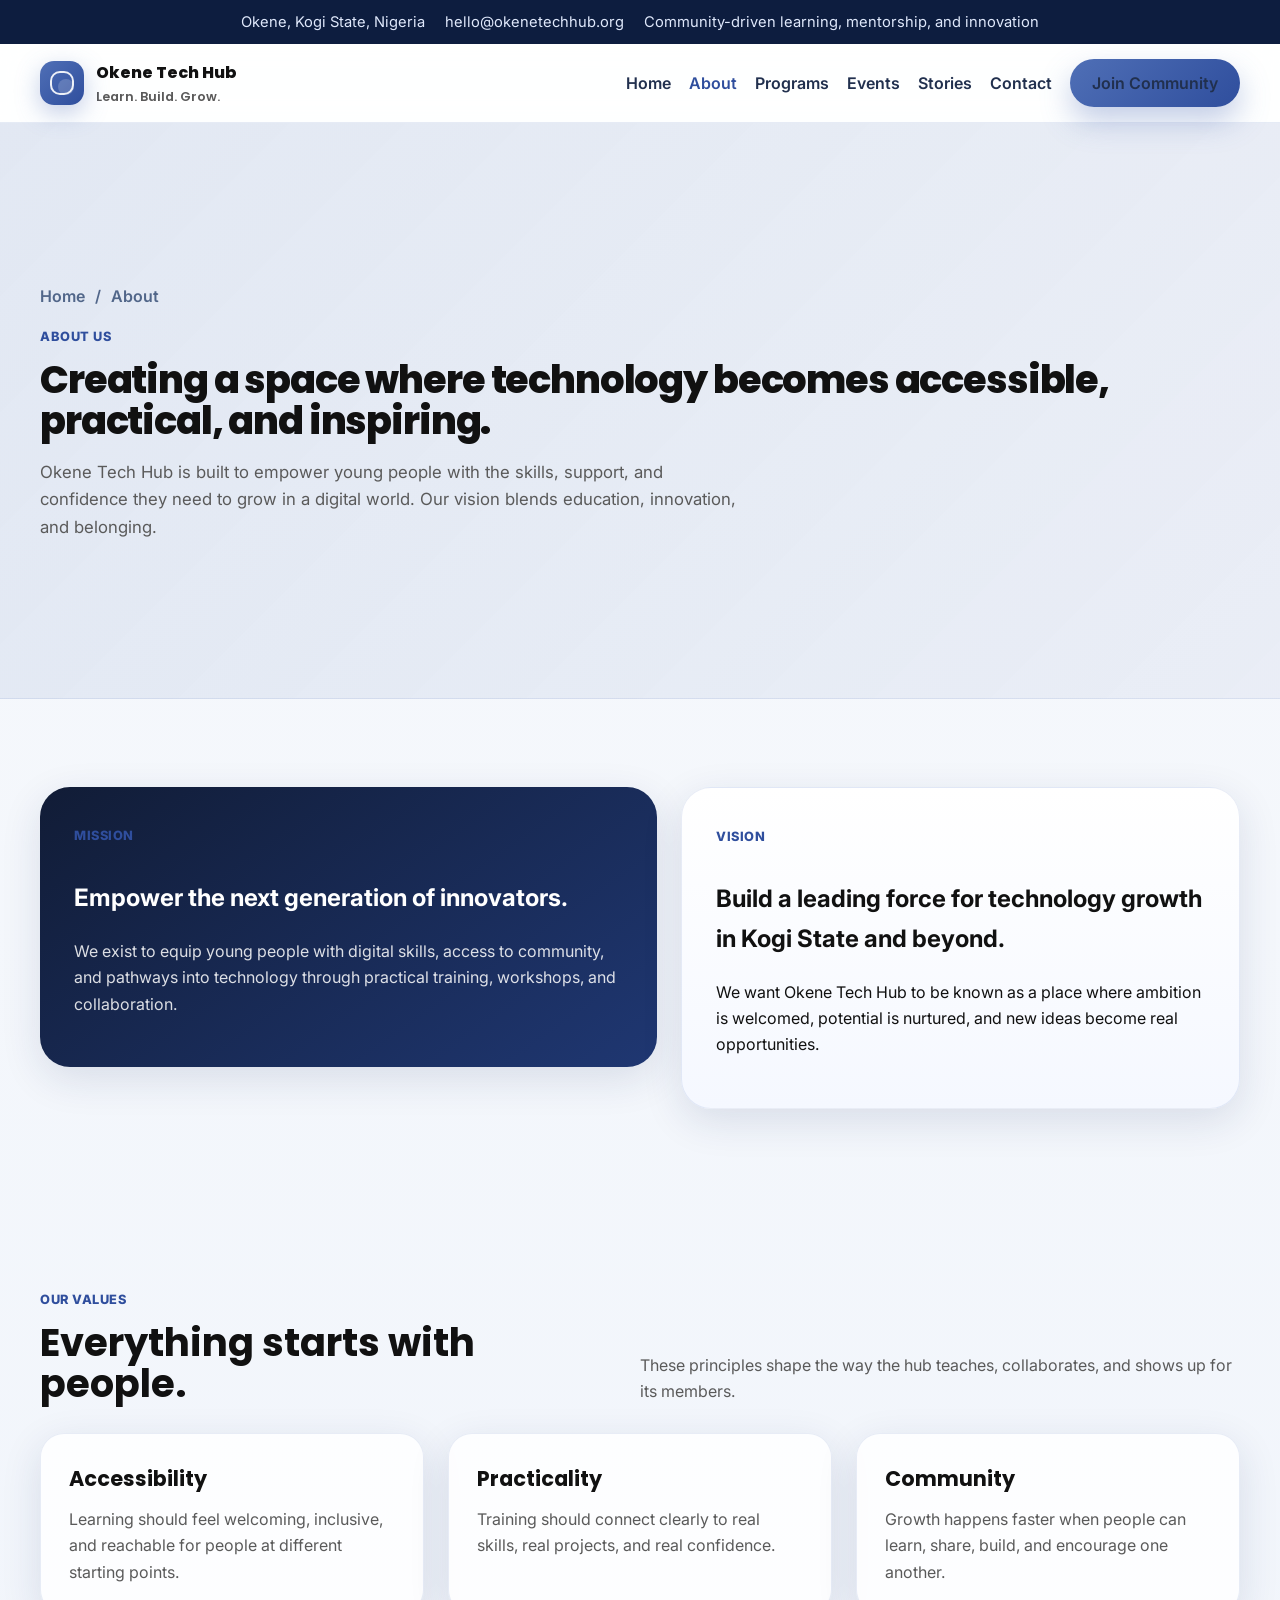
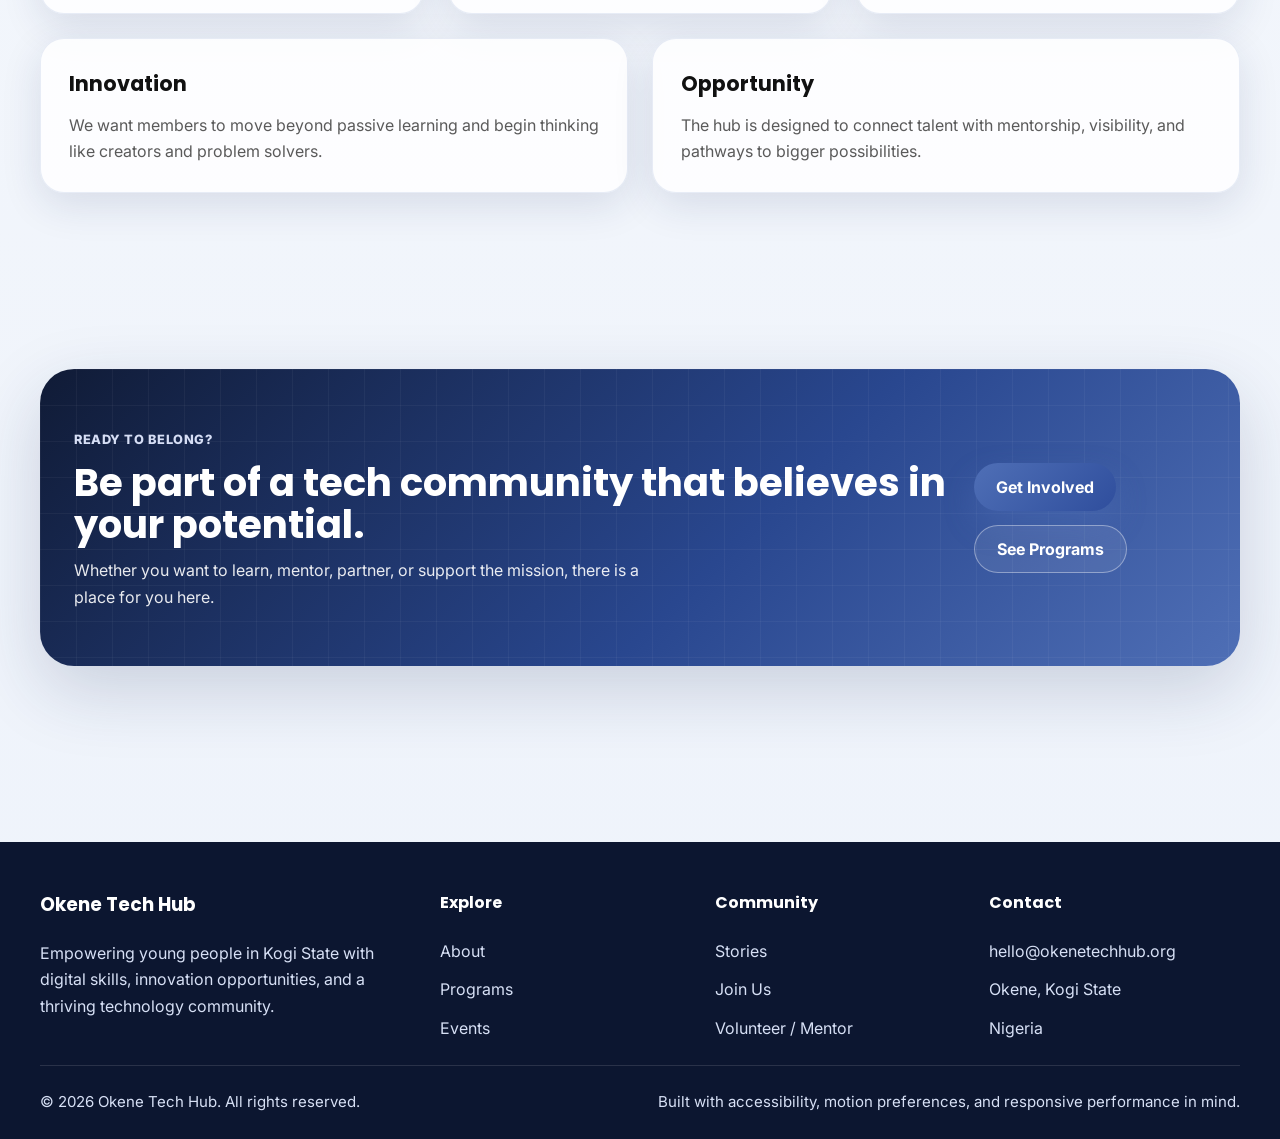
==== about.html @ 85276c2b "Okenetechhub" ====
<!doctype html>
<html lang="en">
<head>
  <meta charset="utf-8">
  <meta name="viewport" content="width=device-width, initial-scale=1">
  <meta name="description" content="Learn about Okene Tech Hub, our mission, and our vision for youth-led technology growth in Kogi State.">
  <title>About | Okene Tech Hub</title>
  <link rel="preconnect" href="https://fonts.googleapis.com">
  <link rel="preconnect" href="https://fonts.gstatic.com" crossorigin>
  <link href="https://fonts.googleapis.com/css2?family=Inter:wght@400;500;600;700;800&family=Poppins:wght@600;700;800&display=swap" rel="stylesheet">
  <link rel="stylesheet" href="assets/css/styles.css">
</head>
<body>
<a class="skip-link" href="#main">Skip to content</a>
<div class="topbar"><div class="inner"><span>Okene, Kogi State, Nigeria</span><span>hello@okenetechhub.org</span><span>Community-driven learning, mentorship, and innovation</span></div></div>
<header class="header"><div class="inner"><a class="brand" href="index.html"><span class="brand-mark" aria-hidden="true"></span><span class="brand-text">Okene Tech Hub<small>Learn. Build. Grow.</small></span></a><button class="nav-toggle" data-nav-toggle aria-expanded="false" aria-controls="site-nav" aria-label="Open navigation menu"><span class="bar"></span><span class="bar"></span><span class="bar"></span></button><nav class="nav" id="site-nav" data-nav aria-label="Primary navigation"><ul><li><a href="index.html">Home</a></li><li><a href="about.html" aria-current="page">About</a></li><li><a href="programs.html">Programs</a></li><li><a href="events.html">Events</a></li><li><a href="testimonials.html">Stories</a></li><li><a href="contact.html">Contact</a></li></ul><a class="btn btn-primary" href="contact.html">Join Community</a></nav></div></header>
<main id="main">
  <section class="page-hero">
    <div class="container">
      <div class="breadcrumbs"><a href="index.html">Home</a><span>/</span><span>About</span></div>
      <span class="kicker">About us</span>
      <h1>Creating a space where technology becomes accessible, practical, and inspiring.</h1>
      <p>Okene Tech Hub is built to empower young people with the skills, support, and confidence they need to grow in a digital world. Our vision blends education, innovation, and belonging.</p>
    </div>
  </section>

  <section>
    <div class="container two-col">
      <article class="story-panel dark reveal">
        <span class="kicker">Mission</span>
        <h2>Empower the next generation of innovators.</h2>
        <p>We exist to equip young people with digital skills, access to community, and pathways into technology through practical training, workshops, and collaboration.</p>
      </article>
      <article class="story-panel light reveal lift">
        <span class="kicker">Vision</span>
        <h2>Build a leading force for technology growth in Kogi State and beyond.</h2>
        <p>We want Okene Tech Hub to be known as a place where ambition is welcomed, potential is nurtured, and new ideas become real opportunities.</p>
      </article>
    </div>
  </section>

  <section>
    <div class="container">
      <div class="section-header reveal">
        <div><span class="kicker">Our values</span><h2>Everything starts with people.</h2></div>
        <p>These principles shape the way the hub teaches, collaborates, and shows up for its members.</p>
      </div>
      <div class="grid">
        <article class="card reveal lift" style="grid-column: span 4;"><h3>Accessibility</h3><p>Learning should feel welcoming, inclusive, and reachable for people at different starting points.</p></article>
        <article class="card reveal lift" style="grid-column: span 4;"><h3>Practicality</h3><p>Training should connect clearly to real skills, real projects, and real confidence.</p></article>
        <article class="card reveal lift" style="grid-column: span 4;"><h3>Community</h3><p>Growth happens faster when people can learn, share, build, and encourage one another.</p></article>
        <article class="card reveal lift" style="grid-column: span 6;"><h3>Innovation</h3><p>We want members to move beyond passive learning and begin thinking like creators and problem solvers.</p></article>
        <article class="card reveal lift" style="grid-column: span 6;"><h3>Opportunity</h3><p>The hub is designed to connect talent with mentorship, visibility, and pathways to bigger possibilities.</p></article>
      </div>
    </div>
  </section>

  <section>
    <div class="container">
      <article class="cta reveal">
        <div class="inner">
          <div><span class="kicker" style="color:#d6def5;">Ready to belong?</span><h2>Be part of a tech community that believes in your potential.</h2><p>Whether you want to learn, mentor, partner, or support the mission, there is a place for you here.</p></div>
          <div class="cta-actions"><a class="btn btn-primary" href="contact.html">Get Involved</a><a class="btn btn-ghost" href="programs.html">See Programs</a></div>
        </div>
      </article>
    </div>
  </section>
</main>
<footer class="footer"><div class="inner"><div class="footer-grid"><div><h3>Okene Tech Hub</h3><p>Empowering young people in Kogi State with digital skills, innovation opportunities, and a thriving technology community.</p></div><div><h4>Explore</h4><ul><li><a href="about.html">About</a></li><li><a href="programs.html">Programs</a></li><li><a href="events.html">Events</a></li></ul></div><div><h4>Community</h4><ul><li><a href="testimonials.html">Stories</a></li><li><a href="contact.html">Join Us</a></li><li><a href="contact.html">Volunteer / Mentor</a></li></ul></div><div><h4>Contact</h4><ul><li><a href="mailto:hello@okenetechhub.org">hello@okenetechhub.org</a></li><li>Okene, Kogi State</li><li>Nigeria</li></ul></div></div><div class="footer-bottom"><span>© 2026 Okene Tech Hub. All rights reserved.</span><span>Built with accessibility, motion preferences, and responsive performance in mind.</span></div></div></footer>
<script src="assets/js/main.js"></script>
</body>
</html>
---- assets/css/styles.css ----
:root {
  --primary: #4f6fb6;
  --primary-dark: #2f4e9d;
  --accent: #6c8edb;
  --accent-2: #89a7e7;
  --bg: #f2f4f7;
  --surface: #ffffff;
  --surface-2: #e9eef8;
  --ink: #111111;
  --muted: #5a5a5a;
  --card-dark: #1f1f1f;
  --white: #ffffff;
  --ring: #ffbf47;
  --shadow: 0 12px 40px rgba(25, 42, 89, 0.12);
  --shadow-lg: 0 24px 70px rgba(25, 42, 89, 0.18);
  --radius: 24px;
  --radius-sm: 16px;
  --max: 1200px;
  --header-h: 78px;
}

* { box-sizing: border-box; }
html { scroll-behavior: smooth; }
body {
  margin: 0;
  font-family: Inter, system-ui, -apple-system, BlinkMacSystemFont, "Segoe UI", sans-serif;
  color: var(--ink);
  background: linear-gradient(180deg, #f7f9fc 0%, #eef3fb 100%);
  line-height: 1.65;
}
img { max-width: 100%; display: block; }
a { color: inherit; }
button, input, textarea { font: inherit; }

.skip-link {
  position: absolute;
  left: 16px;
  top: -56px;
  background: var(--ink);
  color: var(--white);
  padding: 12px 16px;
  border-radius: 12px;
  z-index: 1000;
}
.skip-link:focus { top: 16px; }

:focus-visible {
  outline: 3px solid var(--ring);
  outline-offset: 3px;
}

.topbar {
  background: #0d1d3f;
  color: #dfe8fb;
  font-size: 0.92rem;
}
.topbar .inner,
.header .inner,
.container {
  width: min(calc(100% - 32px), var(--max));
  margin: 0 auto;
}
.topbar .inner {
  display: flex;
  flex-wrap: wrap;
  gap: 10px 20px;
  justify-content: center;
  padding: 10px 0;
}

.header {
  position: sticky;
  top: 0;
  z-index: 20;
  backdrop-filter: blur(14px);
  background: rgba(255, 255, 255, 0.88);
  border-bottom: 1px solid rgba(79, 111, 182, 0.14);
}
.header .inner {
  min-height: var(--header-h);
  display: flex;
  align-items: center;
  justify-content: space-between;
  gap: 20px;
}
.brand {
  display: inline-flex;
  align-items: center;
  gap: 12px;
  text-decoration: none;
  font-weight: 800;
  font-family: Poppins, Inter, sans-serif;
}
.brand-mark {
  width: 44px;
  height: 44px;
  border-radius: 14px;
  background: linear-gradient(135deg, var(--primary), var(--primary-dark));
  position: relative;
  box-shadow: 0 8px 24px rgba(79, 111, 182, 0.35);
}
.brand-mark::before,
.brand-mark::after {
  content: "";
  position: absolute;
  inset: 10px;
  border: 2px solid rgba(255,255,255,0.9);
  border-radius: 10px;
}
.brand-mark::after {
  inset: 18px 10px 10px 18px;
  background: rgba(255,255,255,0.18);
  border-width: 0;
}
.brand-text small {
  display: block;
  color: var(--muted);
  font-weight: 600;
  font-size: 0.8rem;
}

.nav-toggle {
  display: none;
  border: 0;
  background: transparent;
  padding: 8px;
  border-radius: 10px;
}
.nav-toggle .bar {
  display: block;
  width: 24px;
  height: 2px;
  background: var(--ink);
  margin: 5px 0;
}

.nav {
  display: flex;
  align-items: center;
  gap: 18px;
}
.nav ul {
  list-style: none;
  display: flex;
  gap: 18px;
  padding: 0;
  margin: 0;
}
.nav a {
  text-decoration: none;
  color: #21304e;
  font-weight: 600;
}
.nav a[aria-current="page"] {
  color: var(--primary-dark);
}

.btn, .button-link {
  display: inline-flex;
  align-items: center;
  justify-content: center;
  gap: 10px;
  text-decoration: none;
  min-height: 48px;
  padding: 0 22px;
  border-radius: 999px;
  font-weight: 700;
  transition: transform .25s ease, box-shadow .25s ease, background .25s ease, color .25s ease, border-color .25s ease;
}
.btn:hover, .button-link:hover { transform: translateY(-2px); }
.btn-primary {
  background: linear-gradient(135deg, var(--primary), var(--primary-dark));
  color: var(--white);
  box-shadow: 0 14px 30px rgba(79, 111, 182, 0.35);
}
.btn-primary:hover { box-shadow: 0 18px 40px rgba(79, 111, 182, 0.42); }
.btn-secondary {
  color: var(--primary-dark);
  border: 1.5px solid rgba(79,111,182,0.25);
  background: rgba(255,255,255,0.75);
}
.btn-ghost {
  color: var(--white);
  border: 1.5px solid rgba(255,255,255,0.38);
  background: rgba(255,255,255,0.08);
}

.hero {
  position: relative;
  overflow: clip;
  background:
    radial-gradient(circle at 10% 20%, rgba(137,167,231,0.35), transparent 32%),
    radial-gradient(circle at 90% 18%, rgba(255,255,255,0.17), transparent 26%),
    linear-gradient(135deg, #4f6fb6 0%, #2f4e9d 58%, #243d7d 100%);
  color: var(--white);
}
.hero::before {
  content: "";
  position: absolute;
  inset: 0;
  background-image:
    linear-gradient(rgba(255,255,255,0.08) 1px, transparent 1px),
    linear-gradient(90deg, rgba(255,255,255,0.08) 1px, transparent 1px);
  background-size: 42px 42px;
  mask-image: linear-gradient(180deg, rgba(0,0,0,.6), transparent 85%);
}
.hero::after {
  content: "";
  position: absolute;
  width: 500px;
  height: 500px;
  border-radius: 50%;
  right: -130px;
  top: 20px;
  background: radial-gradient(circle, rgba(255,255,255,0.18) 0%, rgba(255,255,255,0.04) 38%, transparent 68%);
  filter: blur(8px);
}
.hero .container {
  position: relative;
  padding: 96px 0 78px;
  display: grid;
  grid-template-columns: 1.15fr .85fr;
  gap: 42px;
  align-items: center;
}
.eyebrow {
  display: inline-flex;
  align-items: center;
  gap: 10px;
  padding: 10px 14px;
  border-radius: 999px;
  background: rgba(255,255,255,0.12);
  border: 1px solid rgba(255,255,255,0.18);
  font-weight: 700;
  letter-spacing: .02em;
}
.eyebrow::before {
  content: "";
  width: 10px;
  height: 10px;
  border-radius: 50%;
  background: #cfe0ff;
  box-shadow: 0 0 0 6px rgba(255,255,255,0.12);
}
.hero h1,
.page-hero h1 {
  font-family: Poppins, Inter, sans-serif;
  font-weight: 800;
  line-height: 1.04;
  letter-spacing: -0.03em;
  margin: 18px 0 18px;
}
.hero h1 { font-size: clamp(2.7rem, 5vw, 5rem); max-width: 12ch; }
.hero p {
  max-width: 62ch;
  font-size: 1.08rem;
  color: rgba(255,255,255,0.92);
}
.hero-actions {
  display: flex;
  flex-wrap: wrap;
  gap: 14px;
  margin: 28px 0 26px;
}
.hero-stats {
  display: grid;
  grid-template-columns: repeat(4, minmax(0, 1fr));
  gap: 14px;
}
.stat {
  padding: 16px;
  border-radius: 18px;
  background: rgba(255,255,255,0.1);
  border: 1px solid rgba(255,255,255,0.14);
}
.stat strong {
  display: block;
  font-size: 1.25rem;
  font-family: Poppins, Inter, sans-serif;
}
.stat span { color: rgba(255,255,255,0.85); font-size: 0.94rem; }

.hero-art {
  position: relative;
  min-height: 520px;
}
.orb, .panel, .float-card {
  position: absolute;
  border-radius: 28px;
}
.orb {
  width: 180px;
  height: 180px;
  border-radius: 50%;
  filter: blur(4px);
  background: radial-gradient(circle at 30% 30%, rgba(255,255,255,0.92), rgba(255,255,255,0.12));
  opacity: 0.18;
}
.orb-a { top: 12px; right: 20px; }
.orb-b { bottom: 40px; left: 10px; width: 120px; height: 120px; }
.panel {
  inset: 62px 12px 36px 64px;
  background: linear-gradient(180deg, rgba(255,255,255,0.18), rgba(255,255,255,0.07));
  border: 1px solid rgba(255,255,255,0.2);
  box-shadow: var(--shadow-lg);
  overflow: hidden;
}
.panel::before {
  content: "";
  position: absolute;
  inset: 0;
  background:
    radial-gradient(circle at 10% 10%, rgba(255,255,255,0.38), transparent 18%),
    linear-gradient(transparent 78%, rgba(255,255,255,0.08) 78%),
    linear-gradient(90deg, transparent 78%, rgba(255,255,255,0.08) 78%);
  background-size: auto, 100% 72px, 72px 100%;
}
.panel-lines {
  position: absolute;
  inset: 22px;
  display: grid;
  grid-template-rows: repeat(5, 1fr);
  gap: 16px;
}
.panel-lines span {
  border-radius: 18px;
  background: rgba(255,255,255,0.14);
  border: 1px solid rgba(255,255,255,0.12);
}
.float-card {
  padding: 18px;
  background: rgba(255,255,255,0.96);
  color: #10203c;
  box-shadow: 0 18px 45px rgba(16, 32, 60, 0.18);
  backdrop-filter: blur(12px);
}
.float-card strong {
  display: block;
  font-family: Poppins, Inter, sans-serif;
  font-size: 1.05rem;
  margin-bottom: 6px;
}
.float-card small { color: #4d5f83; display: block; }
.float-card.one { top: 22px; left: 18px; width: 240px; }
.float-card.two { right: 0; bottom: 98px; width: 240px; }
.float-card.three { left: 100px; bottom: 0; width: 220px; background: #111c36; color: var(--white); }
.float-card.three small { color: #d6def5; }

main section { padding: 88px 0; }
.section-header {
  display: flex;
  justify-content: space-between;
  gap: 18px;
  align-items: end;
  margin-bottom: 28px;
}
.section-header h2,
.cta h2,
.page-hero h1 {
  font-family: Poppins, Inter, sans-serif;
  font-size: clamp(2rem, 3vw, 3rem);
  line-height: 1.08;
  margin: 0;
}
.section-header p,
.lead {
  max-width: 60ch;
  color: var(--muted);
  margin: 0;
}
.kicker {
  display: inline-block;
  margin-bottom: 12px;
  font-weight: 800;
  color: var(--primary-dark);
  letter-spacing: .04em;
  text-transform: uppercase;
  font-size: .8rem;
}

.grid {
  display: grid;
  grid-template-columns: repeat(12, 1fr);
  gap: 24px;
}
.card {
  background: rgba(255,255,255,0.82);
  border: 1px solid rgba(79,111,182,0.12);
  border-radius: var(--radius);
  box-shadow: var(--shadow);
  padding: 28px;
}
.card h3 {
  font-family: Poppins, Inter, sans-serif;
  margin-top: 0;
  margin-bottom: 10px;
  font-size: 1.3rem;
}
.card p { margin: 0; color: var(--muted); }
.card-badge {
  display: inline-flex;
  align-items: center;
  gap: 8px;
  padding: 8px 12px;
  margin-bottom: 16px;
  border-radius: 999px;
  background: #eef3ff;
  color: var(--primary-dark);
  font-weight: 700;
  font-size: .9rem;
}
.card-badge::before {
  content: "";
  width: 8px; height: 8px; border-radius: 50%; background: var(--primary);
}

.feature-grid .card:nth-child(1) { grid-column: span 4; }
.feature-grid .card:nth-child(2) { grid-column: span 4; }
.feature-grid .card:nth-child(3) { grid-column: span 4; }
.feature-grid .card:nth-child(4) { grid-column: span 12; display: grid; grid-template-columns: 1.2fr .8fr; gap: 20px; align-items: center; }

.story {
  display: grid;
  grid-template-columns: 1fr 1fr;
  gap: 24px;
  align-items: stretch;
}
.story-panel {
  border-radius: 30px;
  padding: 34px;
  box-shadow: var(--shadow);
}
.story-panel.dark {
  background: linear-gradient(145deg, #111c36, #1f3772);
  color: var(--white);
}
.story-panel.dark p { color: rgba(255,255,255,0.85); }
.story-panel.light {
  background: linear-gradient(180deg, #ffffff, #f5f8ff);
  border: 1px solid rgba(79,111,182,0.12);
}
.checklist {
  list-style: none;
  padding: 0;
  margin: 20px 0 0;
}
.checklist li {
  display: flex;
  gap: 12px;
  margin-top: 12px;
}
.checklist li::before {
  content: "✓";
  width: 28px;
  height: 28px;
  display: inline-grid;
  place-items: center;
  border-radius: 50%;
  background: rgba(255,255,255,0.12);
  border: 1px solid rgba(255,255,255,0.18);
  flex: 0 0 28px;
}
.story-panel.light .checklist li::before {
  background: #eef3ff;
  border-color: rgba(79,111,182,0.12);
}

.metrics {
  display: grid;
  grid-template-columns: repeat(4, 1fr);
  gap: 18px;
}
.metric {
  padding: 24px;
  border-radius: 24px;
  background: linear-gradient(180deg, #ffffff, #eff4fd);
  border: 1px solid rgba(79,111,182,0.12);
  box-shadow: var(--shadow);
}
.metric strong {
  display: block;
  font-family: Poppins, Inter, sans-serif;
  font-size: clamp(1.9rem, 3vw, 2.6rem);
  color: var(--primary-dark);
}
.metric span { color: var(--muted); }

.event-card,
.cta {
  position: relative;
  overflow: hidden;
}
.event-card {
  display: grid;
  grid-template-columns: .9fr 1.1fr;
  gap: 0;
  background: #111c36;
  color: var(--white);
  border-radius: 32px;
  box-shadow: var(--shadow-lg);
}
.event-card::before {
  content: "";
  position: absolute;
  inset: 0;
  background:
    radial-gradient(circle at 12% 22%, rgba(137,167,231,0.38), transparent 28%),
    linear-gradient(135deg, rgba(255,255,255,0.04), transparent 50%);
}
.event-visual {
  min-height: 320px;
  background:
    linear-gradient(180deg, rgba(255,255,255,0.08), rgba(255,255,255,0)),
    radial-gradient(circle at 30% 20%, rgba(255,255,255,0.2), transparent 26%),
    linear-gradient(135deg, #26458c, #4f6fb6);
  position: relative;
}
.event-visual::before,
.event-visual::after {
  content: "";
  position: absolute;
  border-radius: 26px;
  border: 1px solid rgba(255,255,255,0.18);
}
.event-visual::before {
  inset: 46px 56px auto 56px;
  height: 150px;
  background: rgba(255,255,255,0.12);
}
.event-visual::after {
  inset: auto 70px 50px 70px;
  height: 64px;
  background: rgba(255,255,255,0.18);
}
.event-copy { position: relative; padding: 34px; }
.event-meta {
  display: flex;
  flex-wrap: wrap;
  gap: 12px;
  margin-bottom: 14px;
}
.pill {
  display: inline-flex;
  padding: 8px 12px;
  border-radius: 999px;
  background: rgba(255,255,255,0.1);
  border: 1px solid rgba(255,255,255,0.14);
  font-weight: 700;
  font-size: .92rem;
}
.event-copy h3 { font-size: clamp(1.6rem, 2.8vw, 2.4rem); margin: 8px 0 12px; font-family: Poppins, Inter, sans-serif; }
.event-copy p { color: rgba(255,255,255,0.87); }

.testimonials {
  display: grid;
  grid-template-columns: repeat(3, 1fr);
  gap: 20px;
}
.quote {
  background: rgba(255,255,255,0.84);
  border: 1px solid rgba(79,111,182,0.12);
  border-radius: 28px;
  padding: 28px;
  box-shadow: var(--shadow);
}
.quote blockquote {
  margin: 0 0 20px;
  font-size: 1.03rem;
  color: #22324c;
}
.quote footer {
  display: flex;
  flex-direction: column;
  gap: 4px;
  color: var(--muted);
}
.quote strong { color: var(--ink); }

.logo-row {
  display: grid;
  grid-template-columns: repeat(5, 1fr);
  gap: 16px;
}
.logo-tile {
  min-height: 96px;
  display: grid;
  place-items: center;
  border-radius: 24px;
  background: rgba(255,255,255,0.8);
  border: 1px solid rgba(79,111,182,0.12);
  box-shadow: var(--shadow);
  color: #42577f;
  font-family: Poppins, Inter, sans-serif;
  font-weight: 700;
}

.cta {
  background: linear-gradient(135deg, #101b36, #29478f 58%, #4f6fb6);
  color: var(--white);
  border-radius: 34px;
  box-shadow: var(--shadow-lg);
}
.cta::before {
  content: "";
  position: absolute;
  inset: 0;
  background-image:
    linear-gradient(rgba(255,255,255,0.08) 1px, transparent 1px),
    linear-gradient(90deg, rgba(255,255,255,0.08) 1px, transparent 1px);
  background-size: 36px 36px;
  opacity: 0.55;
}
.cta .inner {
  position: relative;
  padding: 56px 34px;
  display: flex;
  gap: 20px;
  align-items: center;
  justify-content: space-between;
}
.cta p { color: rgba(255,255,255,0.9); max-width: 60ch; margin: 12px 0 0; }
.cta-actions { display: flex; flex-wrap: wrap; gap: 14px; }

.page-hero {
  position: relative;
  overflow: hidden;
  background: linear-gradient(135deg, rgba(79,111,182,0.12), rgba(47,78,157,0.06));
  border-bottom: 1px solid rgba(79,111,182,0.1);
}
.page-hero .container { padding: 72px 0 52px; }
.page-hero p { max-width: 64ch; color: var(--muted); font-size: 1.05rem; }
.breadcrumbs {
  display: flex; gap: 10px; flex-wrap: wrap; margin-bottom: 12px; color: #516689; font-weight: 600;
}
.breadcrumbs a { text-decoration: none; color: inherit; }

.two-col { display: grid; grid-template-columns: 1.05fr .95fr; gap: 24px; align-items: start; }
.stack { display: grid; gap: 18px; }
.form-card { background: rgba(255,255,255,0.88); border: 1px solid rgba(79,111,182,0.12); border-radius: 28px; box-shadow: var(--shadow); padding: 28px; }
label { display: block; font-weight: 700; margin-bottom: 8px; }
input, textarea, select {
  width: 100%;
  border: 1px solid rgba(79,111,182,0.2);
  border-radius: 16px;
  padding: 14px 16px;
  background: #fff;
}
textarea { min-height: 150px; resize: vertical; }
.form-grid { display: grid; grid-template-columns: 1fr 1fr; gap: 18px; }
.helper { color: var(--muted); font-size: .93rem; margin-top: 8px; }

.footer {
  background: #0c1630;
  color: #d7e0f5;
  margin-top: 88px;
}
.footer .inner {
  width: min(calc(100% - 32px), var(--max));
  margin: 0 auto;
  padding: 48px 0 24px;
}
.footer-grid {
  display: grid;
  grid-template-columns: 1.2fr .8fr .8fr .8fr;
  gap: 24px;
}
.footer h3, .footer h4 {
  margin-top: 0;
  color: var(--white);
  font-family: Poppins, Inter, sans-serif;
}
.footer ul { list-style: none; padding: 0; margin: 0; display: grid; gap: 12px; }
.footer a { color: inherit; text-decoration: none; }
.footer-bottom {
  display: flex;
  justify-content: space-between;
  gap: 16px;
  flex-wrap: wrap;
  padding-top: 24px;
  margin-top: 24px;
  border-top: 1px solid rgba(255,255,255,0.12);
  font-size: 0.94rem;
}

.reveal {
  opacity: 0;
  transform: translateY(26px);
  transition: opacity .7s ease, transform .7s ease;
}
.reveal.is-visible {
  opacity: 1;
  transform: translateY(0);
}
.lift {
  transition: transform .3s ease, box-shadow .3s ease;
}
.lift:hover {
  transform: translateY(-6px);
  box-shadow: 0 22px 52px rgba(25,42,89,0.14);
}

@media (max-width: 1050px) {
  .hero .container,
  .story,
  .two-col,
  .event-card,
  .feature-grid .card:nth-child(4),
  .cta .inner,
  .footer-grid {
    grid-template-columns: 1fr;
  }
  .hero-art { min-height: 420px; }
  .hero h1 { max-width: none; }
  .metrics, .testimonials, .logo-row { grid-template-columns: repeat(2, 1fr); }
  .feature-grid .card:nth-child(1), .feature-grid .card:nth-child(2), .feature-grid .card:nth-child(3) { grid-column: span 12; }
}

@media (max-width: 820px) {
  .nav-toggle { display: inline-block; }
  .nav {
    position: absolute;
    right: 16px;
    top: calc(100% + 8px);
    width: min(92vw, 340px);
    background: rgba(255,255,255,0.98);
    border: 1px solid rgba(79,111,182,0.14);
    border-radius: 24px;
    box-shadow: var(--shadow-lg);
    padding: 18px;
    display: none;
    flex-direction: column;
    align-items: stretch;
  }
  .nav.open { display: flex; }
  .nav ul { flex-direction: column; gap: 14px; }
  .hero .container { padding: 76px 0 54px; }
  .hero-stats { grid-template-columns: repeat(2, 1fr); }
  .metrics { grid-template-columns: repeat(2, 1fr); }
  .testimonials, .logo-row { grid-template-columns: 1fr; }
  .section-header { align-items: start; flex-direction: column; }
}

@media (max-width: 600px) {
  body { font-size: 0.98rem; }
  .topbar .inner { justify-content: start; }
  .hero-actions, .cta-actions { flex-direction: column; align-items: stretch; }
  .btn, .button-link { width: 100%; }
  .hero-stats, .metrics, .form-grid { grid-template-columns: 1fr; }
  .card, .form-card, .story-panel, .event-copy { padding: 22px; }
  .panel { inset: 52px 0 26px 22px; }
  .float-card.one { width: 210px; }
  .float-card.two { width: 210px; }
  .float-card.three { left: 32px; }
}

@media (prefers-reduced-motion: reduce) {
  html { scroll-behavior: auto; }
  *, *::before, *::after {
    animation-duration: 0.01ms !important;
    animation-iteration-count: 1 !important;
    transition-duration: 0.01ms !important;
  }
  .reveal { opacity: 1; transform: none; }
}
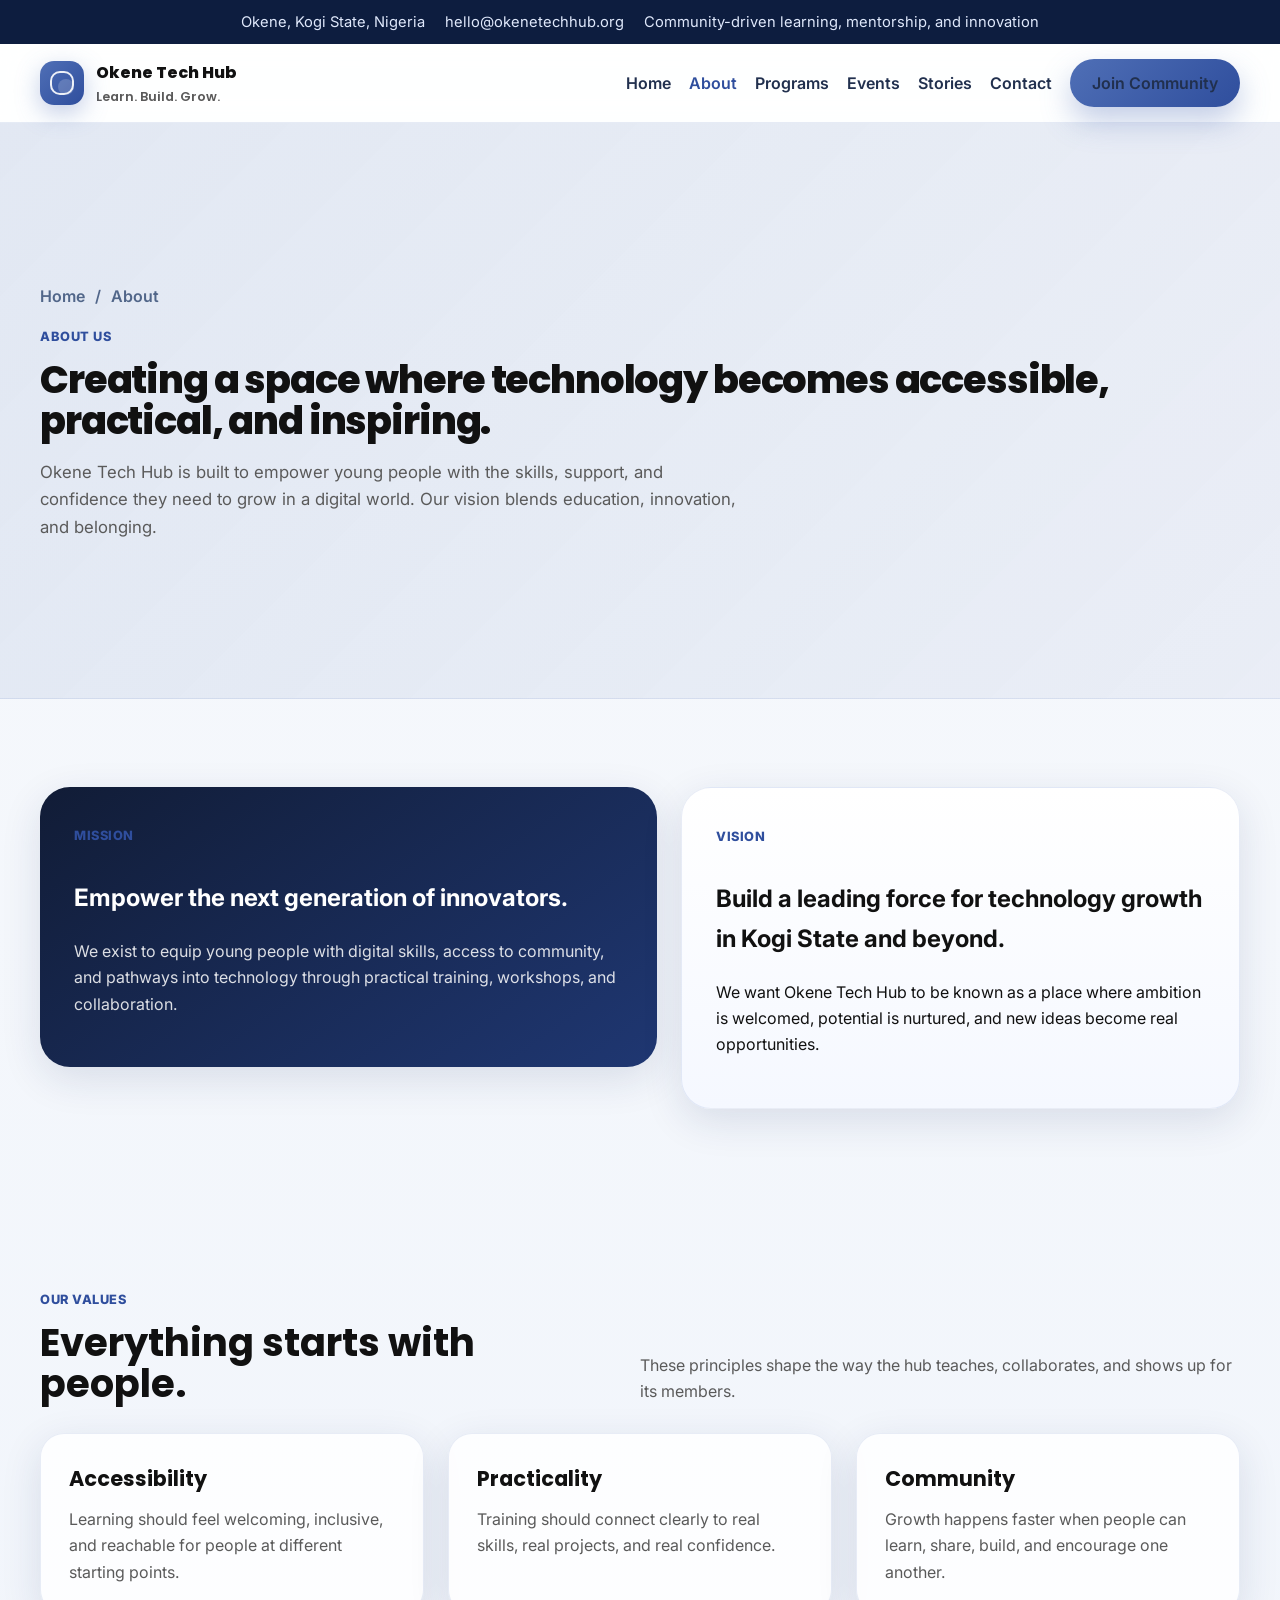
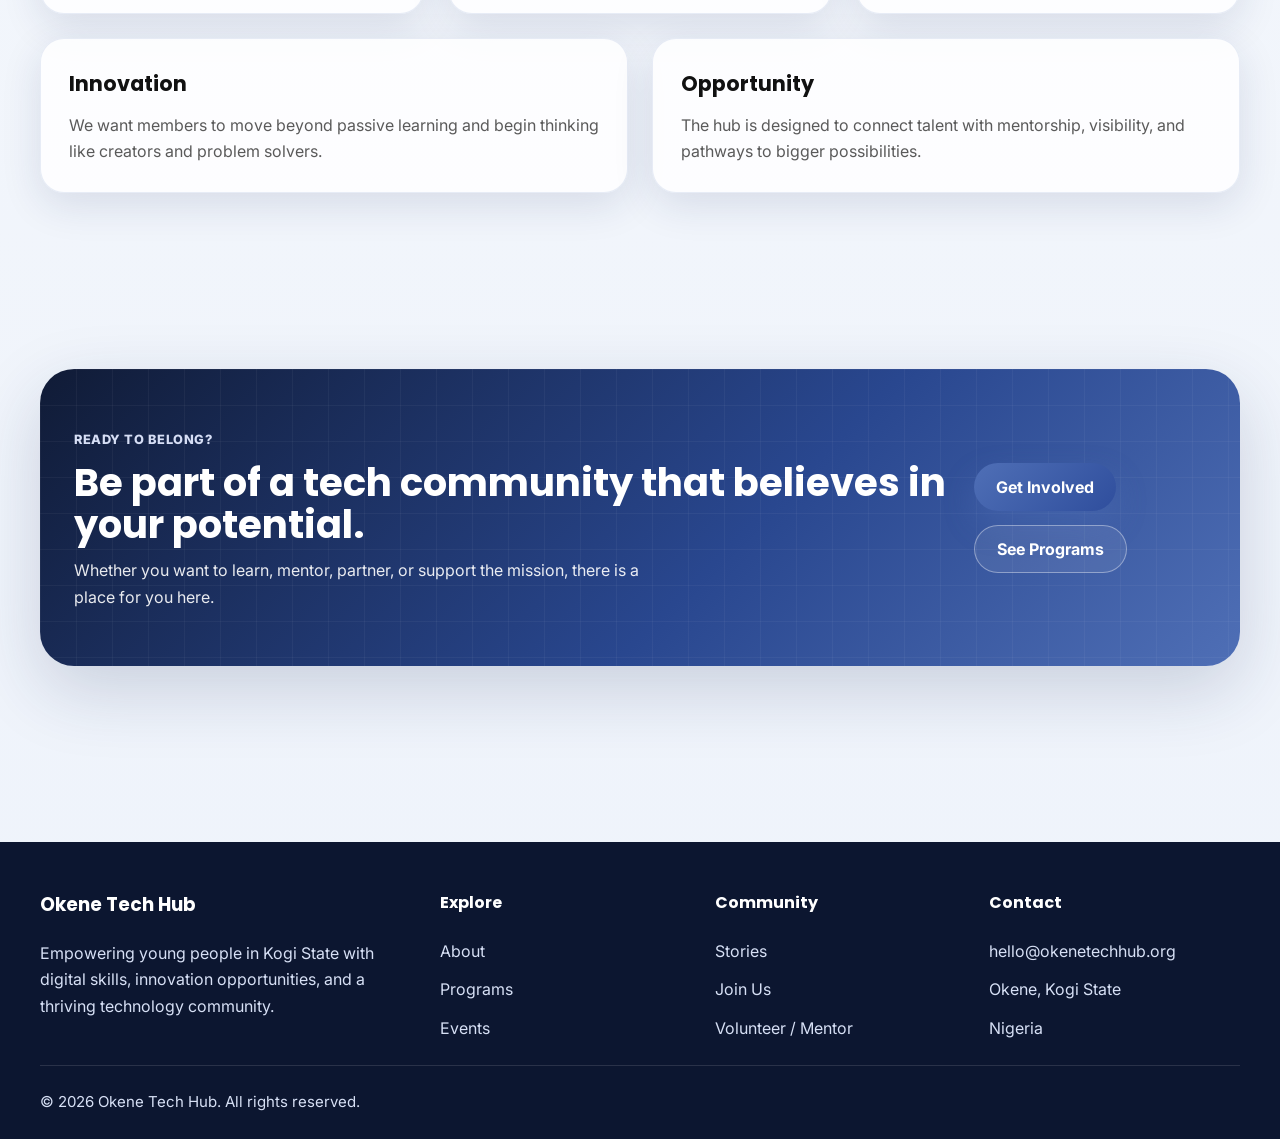
==== commit fa3d498c: "Okenetechhub" ====
--- a/about.html
+++ b/about.html
@@ -66,7 +66,8 @@
     </div>
   </section>
 </main>
-<footer class="footer"><div class="inner"><div class="footer-grid"><div><h3>Okene Tech Hub</h3><p>Empowering young people in Kogi State with digital skills, innovation opportunities, and a thriving technology community.</p></div><div><h4>Explore</h4><ul><li><a href="about.html">About</a></li><li><a href="programs.html">Programs</a></li><li><a href="events.html">Events</a></li></ul></div><div><h4>Community</h4><ul><li><a href="testimonials.html">Stories</a></li><li><a href="contact.html">Join Us</a></li><li><a href="contact.html">Volunteer / Mentor</a></li></ul></div><div><h4>Contact</h4><ul><li><a href="mailto:hello@okenetechhub.org">hello@okenetechhub.org</a></li><li>Okene, Kogi State</li><li>Nigeria</li></ul></div></div><div class="footer-bottom"><span>© 2026 Okene Tech Hub. All rights reserved.</span><span>Built with accessibility, motion preferences, and responsive performance in mind.</span></div></div></footer>
+<footer class="footer"><div class="inner"><div class="footer-grid"><div><h3>Okene Tech Hub</h3><p>Empowering young people in Kogi State with digital skills, innovation opportunities, and a thriving technology community.</p></div><div><h4>Explore</h4><ul><li><a href="about.html">About</a></li><li><a href="programs.html">Programs</a></li><li><a href="events.html">Events</a></li></ul></div><div><h4>Community</h4><ul><li><a href="testimonials.html">Stories</a></li><li><a href="contact.html">Join Us</a></li><li><a href="contact.html">Volunteer / Mentor</a></li></ul></div><div><h4>Contact</h4><ul><li><a href="mailto:hello@okenetechhub.org">hello@okenetechhub.org</a></li><li>Okene, Kogi State</li><li>Nigeria</li></ul></div></div><div class="footer-bottom"><span>© 2026 Okene Tech Hub. All rights reserved.</span>
+  <!-- <span>Built with accessibility, motion preferences, and responsive performance in mind.</span></div></div></footer> -->
 <script src="assets/js/main.js"></script>
 </body>
 </html>
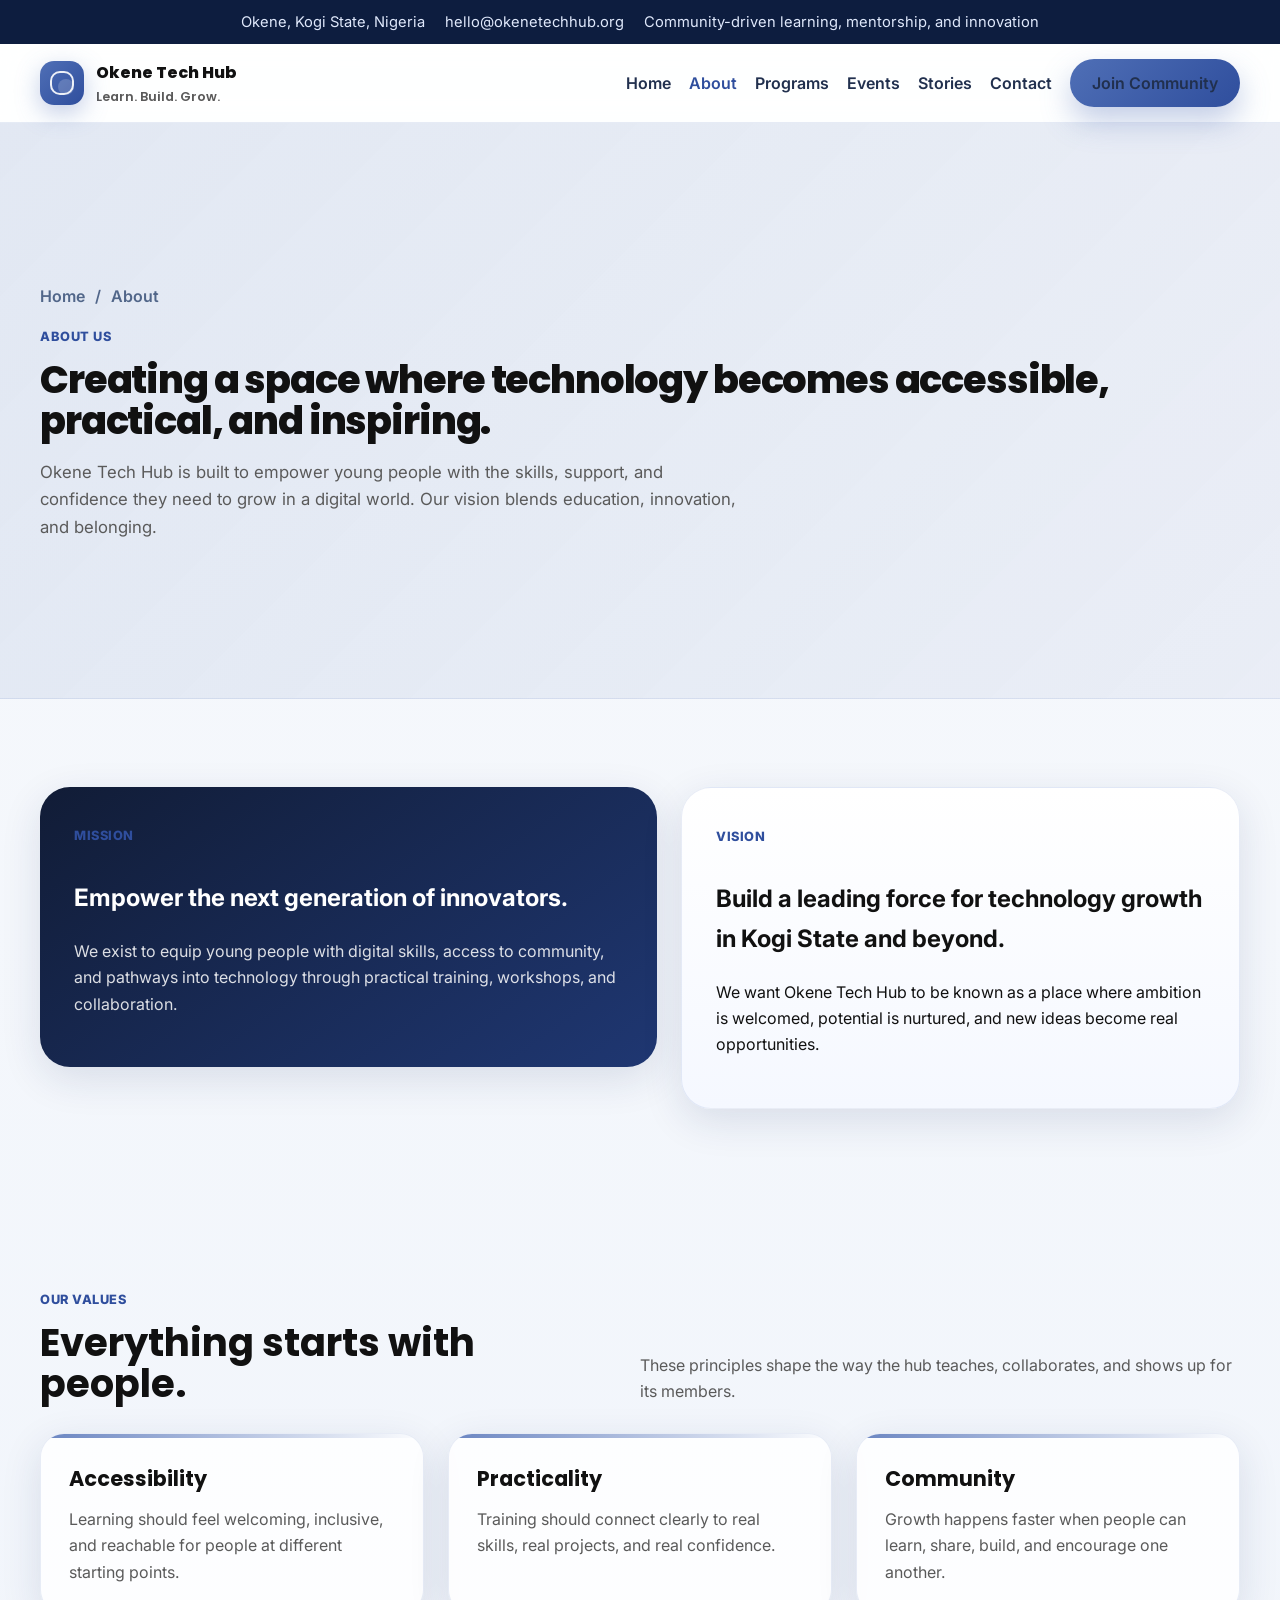
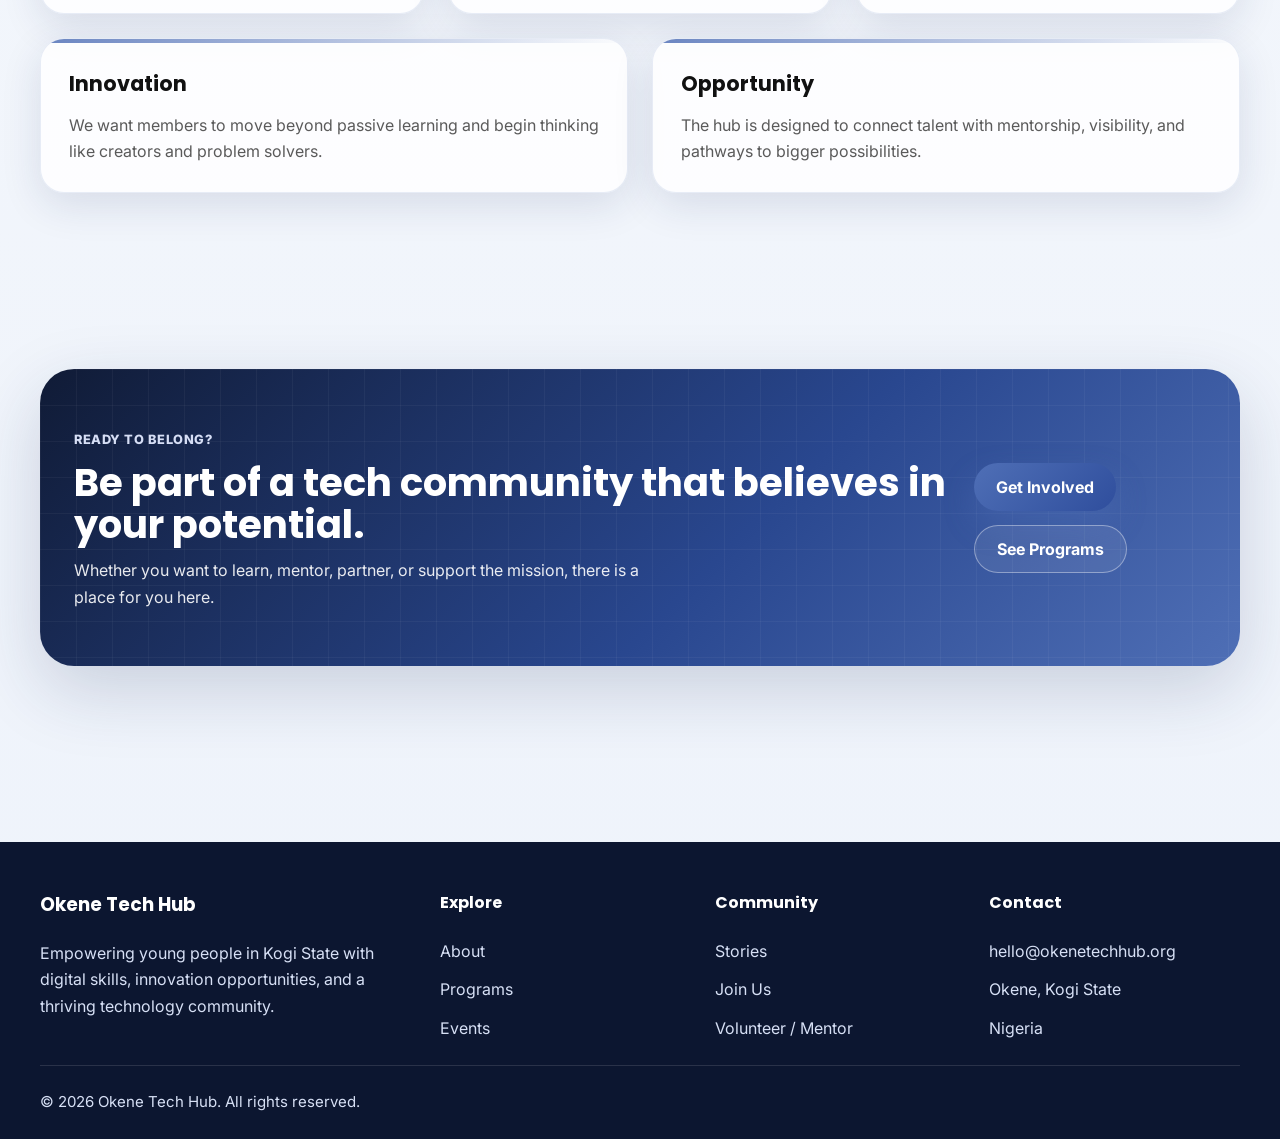
==== commit 0fb6f52d: "Okenetechhub" ====
--- a/about.html
+++ b/about.html
@@ -2,12 +2,21 @@
 <html lang="en">
 <head>
   <meta charset="utf-8">
-  <meta name="viewport" content="width=device-width, initial-scale=1">
+  <meta name="viewport" content="width=device-width, initial-scale=1, viewport-fit=cover">
+  <meta name="theme-color" content="#2f4e9d">
+  <meta name="color-scheme" content="light">
+  <meta property="og:site_name" content="Okene Tech Hub">
+  <meta property="og:type" content="website">
   <meta name="description" content="Learn about Okene Tech Hub, our mission, and our vision for youth-led technology growth in Kogi State.">
   <title>About | Okene Tech Hub</title>
   <link rel="preconnect" href="https://fonts.googleapis.com">
   <link rel="preconnect" href="https://fonts.gstatic.com" crossorigin>
   <link href="https://fonts.googleapis.com/css2?family=Inter:wght@400;500;600;700;800&family=Poppins:wght@600;700;800&display=swap" rel="stylesheet">
+    <meta property="og:title" content="About | Okene Tech Hub">
+  <meta property="og:description" content="Learn about Okene Tech Hub, our mission, and our vision for youth-led technology growth in Kogi State.">
+  <meta name="twitter:card" content="summary_large_image">
+  <meta name="twitter:title" content="About | Okene Tech Hub">
+  <meta name="twitter:description" content="Learn about Okene Tech Hub, our mission, and our vision for youth-led technology growth in Kogi State.">
   <link rel="stylesheet" href="assets/css/styles.css">
 </head>
 <body>
@@ -68,6 +77,6 @@
 </main>
 <footer class="footer"><div class="inner"><div class="footer-grid"><div><h3>Okene Tech Hub</h3><p>Empowering young people in Kogi State with digital skills, innovation opportunities, and a thriving technology community.</p></div><div><h4>Explore</h4><ul><li><a href="about.html">About</a></li><li><a href="programs.html">Programs</a></li><li><a href="events.html">Events</a></li></ul></div><div><h4>Community</h4><ul><li><a href="testimonials.html">Stories</a></li><li><a href="contact.html">Join Us</a></li><li><a href="contact.html">Volunteer / Mentor</a></li></ul></div><div><h4>Contact</h4><ul><li><a href="mailto:hello@okenetechhub.org">hello@okenetechhub.org</a></li><li>Okene, Kogi State</li><li>Nigeria</li></ul></div></div><div class="footer-bottom"><span>© 2026 Okene Tech Hub. All rights reserved.</span>
   <!-- <span>Built with accessibility, motion preferences, and responsive performance in mind.</span></div></div></footer> -->
-<script src="assets/js/main.js"></script>
+<script src="assets/js/main.js" defer></script>
 </body>
 </html>
--- a/assets/css/styles.css
+++ b/assets/css/styles.css
@@ -251,6 +251,24 @@
   margin: 18px 0 18px;
 }
 .hero h1 { font-size: clamp(2.7rem, 5vw, 5rem); max-width: 12ch; }
+.hero-rotator {
+  display: inline-grid;
+  min-width: 4.8ch;
+  position: relative;
+  vertical-align: baseline;
+}
+.hero-rotator-word {
+  display: inline-block;
+  color: #dce7ff;
+  text-shadow: 0 0 24px rgba(220,231,255,0.28);
+}
+.hero-rotator-word.is-changing {
+  animation: heroWordSwap .48s ease;
+}
+@keyframes heroWordSwap {
+  0% { opacity: .2; transform: translateY(.35em) scale(.98); }
+  100% { opacity: 1; transform: translateY(0) scale(1); }
+}
 .hero p {
   max-width: 62ch;
   font-size: 1.08rem;
@@ -384,6 +402,8 @@
   gap: 24px;
 }
 .card {
+  position: relative;
+  overflow: hidden;
   background: rgba(255,255,255,0.82);
   border: 1px solid rgba(79,111,182,0.12);
   border-radius: var(--radius);
@@ -397,6 +417,15 @@
   font-size: 1.3rem;
 }
 .card p { margin: 0; color: var(--muted); }
+.card::after {
+  content: "";
+  position: absolute;
+  inset: 0 auto auto 0;
+  width: 100%;
+  height: 4px;
+  background: linear-gradient(90deg, var(--primary), rgba(108,142,219,0));
+  opacity: .85;
+}
 .card-badge {
   display: inline-flex;
   align-items: center;
@@ -550,6 +579,115 @@
 }
 .event-copy h3 { font-size: clamp(1.6rem, 2.8vw, 2.4rem); margin: 8px 0 12px; font-family: Poppins, Inter, sans-serif; }
 .event-copy p { color: rgba(255,255,255,0.87); }
+
+
+.event-card {
+  grid-template-columns: minmax(320px, .95fr) minmax(320px, 1.05fr);
+  align-items: stretch;
+}
+.event-showcase {
+  position: relative;
+  padding: 36px;
+  background:
+    radial-gradient(circle at 18% 18%, rgba(137,167,231,0.38), transparent 24%),
+    linear-gradient(145deg, #1b3170, #294993 55%, #365ab1);
+}
+.event-showcase::after {
+  content: "";
+  position: absolute;
+  right: 30px;
+  top: 26px;
+  width: 120px;
+  height: 90px;
+  border-top: 2px dashed rgba(255,255,255,0.24);
+  border-right: 2px dashed rgba(255,255,255,0.24);
+  border-top-right-radius: 80px;
+  opacity: .7;
+}
+.event-stage {
+  position: relative;
+  min-height: 360px;
+  border-radius: 28px;
+  overflow: hidden;
+  background: linear-gradient(180deg, rgba(255,255,255,0.12), rgba(255,255,255,0.04));
+  border: 1px solid rgba(255,255,255,0.14);
+  box-shadow: inset 0 1px 0 rgba(255,255,255,0.1), 0 28px 54px rgba(10,20,48,0.28);
+}
+.event-stage::before {
+  content: "";
+  position: absolute;
+  inset: 0;
+  background-image:
+    linear-gradient(rgba(255,255,255,0.08) 1px, transparent 1px),
+    linear-gradient(90deg, rgba(255,255,255,0.08) 1px, transparent 1px);
+  background-size: 34px 34px;
+  mask-image: linear-gradient(180deg, rgba(0,0,0,.85), transparent 95%);
+}
+.event-stage-screen {
+  position: absolute;
+  inset: 28px 28px 112px;
+  border-radius: 24px;
+  background: linear-gradient(180deg, rgba(255,255,255,0.98), rgba(233,238,248,0.95));
+  box-shadow: 0 26px 36px rgba(11,20,46,0.22);
+  padding: 20px;
+}
+.event-stage-bars { display: flex; gap: 8px; margin-bottom: 18px; }
+.event-stage-bars span { width: 12px; height: 12px; border-radius: 50%; background: var(--accent); }
+.event-stage-bars span:first-child { background: #4f6fb6; }
+.event-stage-bars span:nth-child(2) { background: #89a7e7; }
+.event-stage-lines { display: grid; gap: 12px; }
+.event-stage-lines span { height: 18px; border-radius: 999px; background: linear-gradient(90deg, rgba(79,111,182,0.22), rgba(79,111,182,0.08)); }
+.event-stage-lines span:nth-child(1) { width: 82%; }
+.event-stage-lines span:nth-child(2) { width: 64%; }
+.event-stage-lines span:nth-child(3) { width: 90%; }
+.event-stage-lines span:nth-child(4) { width: 58%; }
+.skill-tag {
+  position: absolute;
+  z-index: 2;
+  display: inline-flex;
+  align-items: center;
+  justify-content: center;
+  min-width: 66px;
+  padding: 10px 14px;
+  border-radius: 999px;
+  font-weight: 800;
+  font-size: .88rem;
+  letter-spacing: .02em;
+  color: #17356f;
+  background: rgba(255,255,255,0.95);
+  box-shadow: 0 12px 26px rgba(11,20,46,0.18);
+}
+.skill-tag.html { top: 24px; left: 24px; }
+.skill-tag.css { top: 82px; right: 28px; }
+.skill-tag.js { bottom: 116px; left: 24px; }
+.event-info-card {
+  position: absolute;
+  left: 24px;
+  right: 24px;
+  bottom: 24px;
+  z-index: 2;
+  padding: 18px 20px;
+  border-radius: 24px;
+  background: rgba(10,21,48,0.9);
+  border: 1px solid rgba(255,255,255,0.12);
+  box-shadow: 0 20px 36px rgba(10,20,48,0.28);
+}
+.event-info-card strong { display:block; font-family: Poppins, Inter, sans-serif; font-size: 1.1rem; margin-bottom: 10px; }
+.event-info-card ul { list-style: none; padding: 0; margin: 0; display: grid; gap: 6px; color: rgba(255,255,255,0.82); }
+.event-highlights {
+  display: grid;
+  grid-template-columns: repeat(2, minmax(0,1fr));
+  gap: 14px;
+  margin: 22px 0 26px;
+}
+.event-highlights div {
+  padding: 16px 18px;
+  border-radius: 18px;
+  background: rgba(255,255,255,0.08);
+  border: 1px solid rgba(255,255,255,0.12);
+}
+.event-highlights strong { display: block; margin-bottom: 6px; font-family: Poppins, Inter, sans-serif; }
+.event-highlights span { color: rgba(255,255,255,0.84); }
 
 .testimonials {
   display: grid;
@@ -762,3 +900,37 @@
   }
   .reveal { opacity: 1; transform: none; }
 }
+
+
+@media (max-width: 1200px) {
+  :root { --max: 1120px; }
+  .hero .container { gap: 28px; }
+  .hero-art { min-height: 470px; }
+}
+
+@media (max-width: 900px) {
+  .hero .container { grid-template-columns: 1fr; }
+  .hero-art { order: 2; min-height: 360px; }
+  .event-card { grid-template-columns: 1fr; }
+  .event-showcase { min-height: 420px; }
+  .event-highlights { grid-template-columns: 1fr; }
+}
+
+@media (max-width: 600px) {
+  .hero h1 { font-size: clamp(2.35rem, 10vw, 3.4rem); }
+  .hero p { font-size: 1rem; }
+  .hero .container { padding: 66px 0 46px; }
+  .hero-art { min-height: 300px; }
+  .float-card.one, .float-card.two, .float-card.three { width: min(100%, 210px); }
+  .float-card.one { left: 10px; top: 10px; }
+  .float-card.two { right: 8px; bottom: 82px; }
+  .float-card.three { left: 14px; bottom: 8px; }
+  .event-showcase { padding: 18px; }
+  .event-stage { min-height: 320px; }
+  .event-stage-screen { inset: 20px 20px 112px; }
+  .event-info-card { left: 14px; right: 14px; bottom: 14px; }
+  .skill-tag { min-width: 58px; padding: 8px 12px; font-size: .8rem; }
+  .header .inner { min-height: 72px; }
+  .container, .header .inner, .topbar .inner, .footer .inner { width: min(calc(100% - 24px), var(--max)); }
+  main section { padding: 68px 0; }
+}
